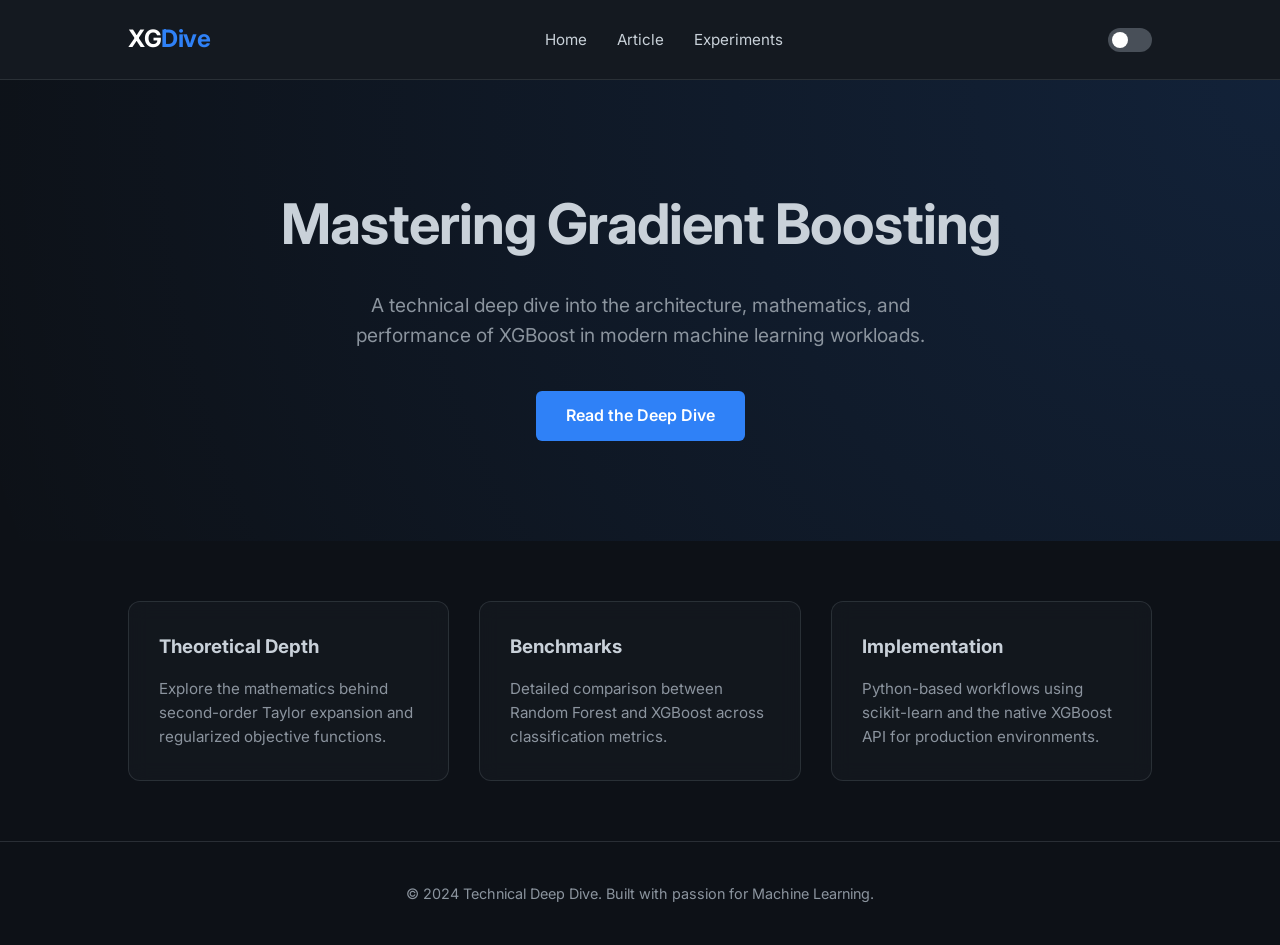
==== xgboost-deep-dive/index.html @ a7a5dd87 "clean up repository aand add .gitignore" ====
<!DOCTYPE html>
<html lang="en">

<head>
    <meta charset="UTF-8">
    <meta name="viewport" content="width=device-width, initial-scale=1.0">
    <title>XGBoost Deep Dive | Modern ML Technical Assignment</title>
    <link rel="stylesheet" href="assets/css/style.css">
    <link rel="preconnect" href="https://fonts.googleapis.com">
    <link rel="preconnect" href="https://fonts.gstatic.com" crossorigin>
    <link href="https://fonts.googleapis.com/css2?family=Inter:wght@400;600;700&display=swap" rel="stylesheet">
</head>

<body>
    <header>
        <a href="index.html" class="logo">XG<span>Dive</span></a>
        <nav>
            <ul>
                <li><a href="index.html">Home</a></li>
                <li><a href="article.html">Article</a></li>
                <li><a href="experiments.html">Experiments</a></li>
            </ul>
        </nav>
        <div class="theme-switch-wrapper">
            <label class="theme-switch" for="checkbox">
                <input type="checkbox" id="checkbox" />
                <div class="slider round"></div>
            </label>
        </div>
    </header>

    <section class="hero">
        <h1>Mastering Gradient Boosting</h1>
        <p>A technical deep dive into the architecture, mathematics, and performance of XGBoost in modern machine
            learning workloads.</p>
        <a href="article.html" class="btn">Read the Deep Dive</a>
    </section>

    <div class="container">
        <div class="grid">
            <div class="card">
                <h3>Theoretical Depth</h3>
                <p>Explore the mathematics behind second-order Taylor expansion and regularized objective functions.</p>
            </div>
            <div class="card">
                <h3>Benchmarks</h3>
                <p>Detailed comparison between Random Forest and XGBoost across classification metrics.</p>
            </div>
            <div class="card">
                <h3>Implementation</h3>
                <p>Python-based workflows using scikit-learn and the native XGBoost API for production environments.</p>
            </div>
        </div>
    </div>

    <footer>
        <p>&copy; 2024 Technical Deep Dive. Built with passion for Machine Learning.</p>
    </footer>

    <script src="assets/js/script.js"></script>
</body>

</html>
---- xgboost-deep-dive/assets/css/style.css ----
:root {
    /* Dark Mode (Default) */
    --bg-color: #0d1117;
    --card-bg: rgba(22, 27, 34, 0.7);
    --accent-color: #2f81f7;
    --text-color: #c9d1d9;
    --text-muted: #8b949e;
    --border-color: rgba(48, 54, 61, 0.8);
    --glass-blur: blur(10px);
    --header-bg: rgba(22, 27, 34, 0.9);
}

body.light-mode {
    --bg-color: #f8f9fa;
    --card-bg: rgba(255, 255, 255, 0.8);
    --accent-color: #0969da;
    --text-color: #1f2328;
    --text-muted: #656d76;
    --border-color: #d0d7de;
    --header-bg: rgba(255, 255, 255, 0.9);
}

* {
    margin: 0;
    padding: 0;
    box-sizing: border-box;
    font-family: 'Inter', -apple-system, BlinkMacSystemFont, "Segoe UI", Roboto, sans-serif;
}

body {
    background-color: var(--bg-color);
    color: var(--text-color);
    line-height: 1.6;
    overflow-x: hidden;
}

header {
    height: 80px;
    display: flex;
    justify-content: space-between;
    align-items: center;
    padding: 0 10%;
    background: var(--header-bg);
    backdrop-filter: var(--glass-blur);
    border-bottom: 1px solid var(--border-color);
    position: sticky;
    top: 0;
    z-index: 1000;
}

.logo {
    font-size: 1.5rem;
    font-weight: 700;
    color: #fff;
    text-decoration: none;
    letter-spacing: -0.5px;
}

.logo span {
    color: var(--accent-color);
}

nav ul {
    display: flex;
    list-style: none;
}

nav ul li {
    margin-left: 30px;
}

nav ul li a {
    text-decoration: none;
    color: var(--text-color);
    font-size: 0.95rem;
    transition: color 0.3s;
}

nav ul li a:hover {
    color: var(--accent-color);
}

.hero {
    padding: 100px 10%;
    text-align: center;
    background: radial-gradient(circle at top right, rgba(47, 129, 247, 0.15), transparent);
}

.hero h1 {
    font-size: 3.5rem;
    margin-bottom: 20px;
    letter-spacing: -1px;
}

.hero p {
    font-size: 1.2rem;
    color: var(--text-muted);
    max-width: 600px;
    margin: 0 auto 40px;
}

.btn {
    display: inline-block;
    padding: 12px 30px;
    background: var(--accent-color);
    color: white;
    border-radius: 6px;
    text-decoration: none;
    font-weight: 600;
    transition: opacity 0.3s, transform 0.3s;
}

.btn:hover {
    opacity: 0.9;
    transform: translateY(-2px);
}

.container {
    padding: 60px 10%;
}

.grid {
    display: grid;
    grid-template-columns: repeat(auto-fit, minmax(300px, 1fr));
    gap: 30px;
}

.card {
    background: var(--card-bg);
    padding: 30px;
    border-radius: 12px;
    border: 1px solid var(--border-color);
    backdrop-filter: var(--glass-blur);
    transition: transform 0.3s, border-color 0.3s;
}

.card:hover {
    transform: translateY(-5px);
    border-color: var(--accent-color);
}

.card h3 {
    margin-bottom: 15px;
}

.card p {
    color: var(--text-muted);
    font-size: 0.95rem;
}

footer {
    padding: 40px 10%;
    text-align: center;
    border-top: 1px solid var(--border-color);
    color: var(--text-muted);
    font-size: 0.9rem;
}

/* Theme Toggle Switch */
.theme-switch-wrapper {
    display: flex;
    align-items: center;
    margin-left: 20px;
}

.theme-switch {
    display: inline-block;
    height: 24px;
    position: relative;
    width: 44px;
}

.theme-switch input {
    opacity: 0;
    width: 0;
    height: 0;
    position: absolute;
}

.slider {
    background-color: #484f58;
    bottom: 0;
    cursor: pointer;
    left: 0;
    position: absolute;
    right: 0;
    top: 0;
    transition: .4s;
    border-radius: 34px;
}

.slider:before {
    background-color: #fff;
    bottom: 4px;
    content: "";
    height: 16px;
    left: 4px;
    position: absolute;
    transition: .4s;
    width: 16px;
    border-radius: 50%;
}

input:checked+.slider {
    background-color: var(--accent-color);
}

input:checked+.slider:before {
    transform: translateX(20px);
}

.slider .icon {
    position: absolute;
    top: 4px;
    font-size: 12px;
}

.slider .sun {
    right: 6px;
}

.slider .moon {
    left: 6px;
}

/* Base Responsive */
@media (max-width: 768px) {
    .hero h1 {
        font-size: 2.5rem;
    }
}
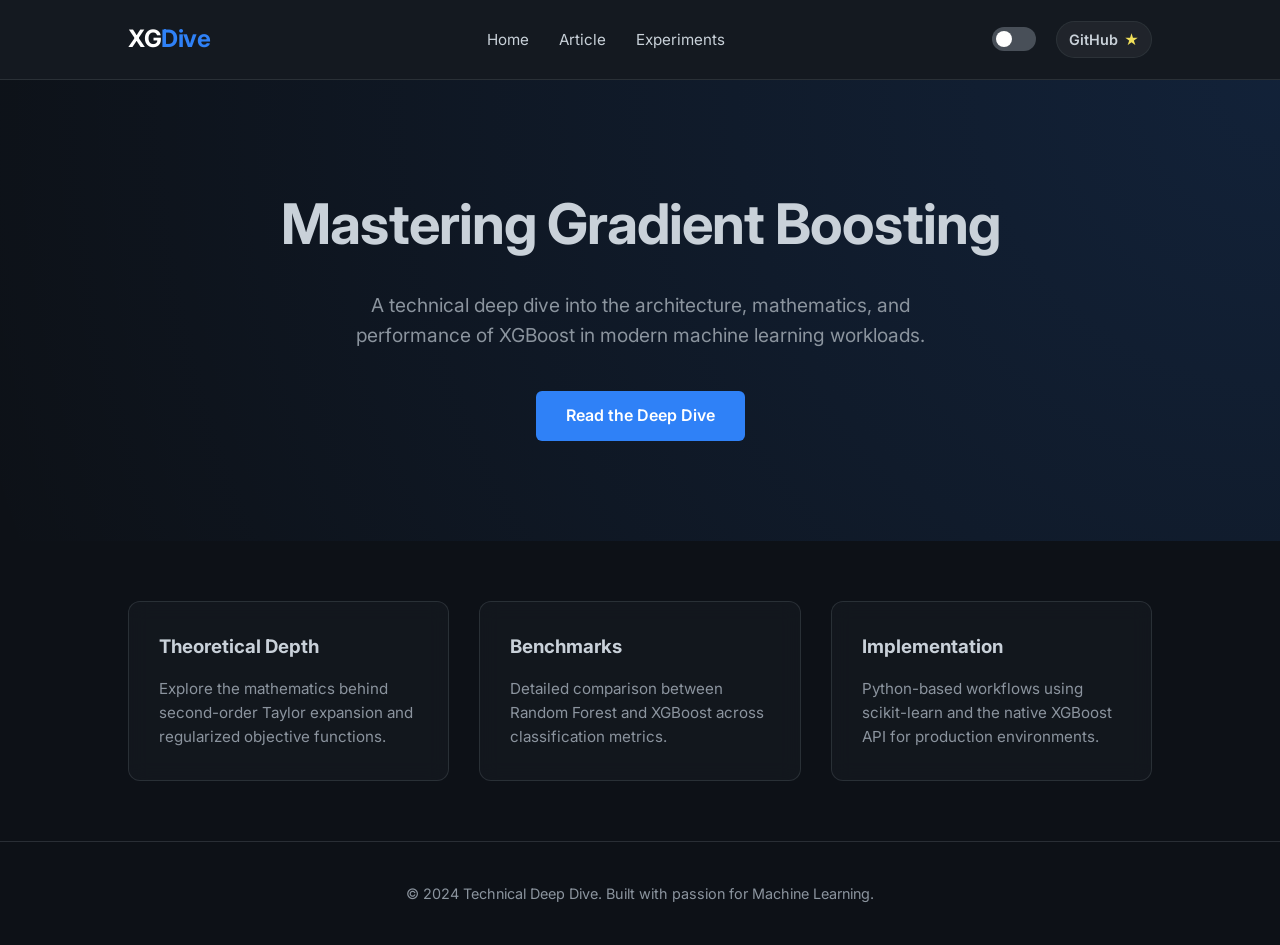
==== commit f543a6fd: "Add github link to header" ====
--- a/xgboost-deep-dive/index.html
+++ b/xgboost-deep-dive/index.html
@@ -26,6 +26,9 @@
                 <input type="checkbox" id="checkbox" />
                 <div class="slider round"></div>
             </label>
+            <a href="https://github.com/koushik192211914/ML--Algorithm" target="_blank" class="github-link">
+                GitHub <span>★</span>
+            </a>
         </div>
     </header>
 
--- a/xgboost-deep-dive/assets/css/style.css
+++ b/xgboost-deep-dive/assets/css/style.css
@@ -163,6 +163,36 @@
     margin-left: 20px;
 }
 
+.github-link {
+    display: flex;
+    align-items: center;
+    text-decoration: none;
+    color: var(--text-color);
+    background: rgba(255, 255, 255, 0.05);
+    padding: 6px 12px;
+    border-radius: 20px;
+    font-size: 0.9rem;
+    font-weight: 600;
+    margin-left: 20px;
+    border: 1px solid var(--border-color);
+    transition: background 0.3s, transform 0.3s;
+}
+
+.github-link:hover {
+    background: rgba(255, 255, 255, 0.1);
+    transform: translateY(-1px);
+}
+
+.github-link span {
+    margin-left: 6px;
+    color: #f1e05a;
+    /* Star color */
+}
+
+body.light-mode .github-link {
+    background: #f1f2f3;
+}
+
 .theme-switch {
     display: inline-block;
     height: 24px;
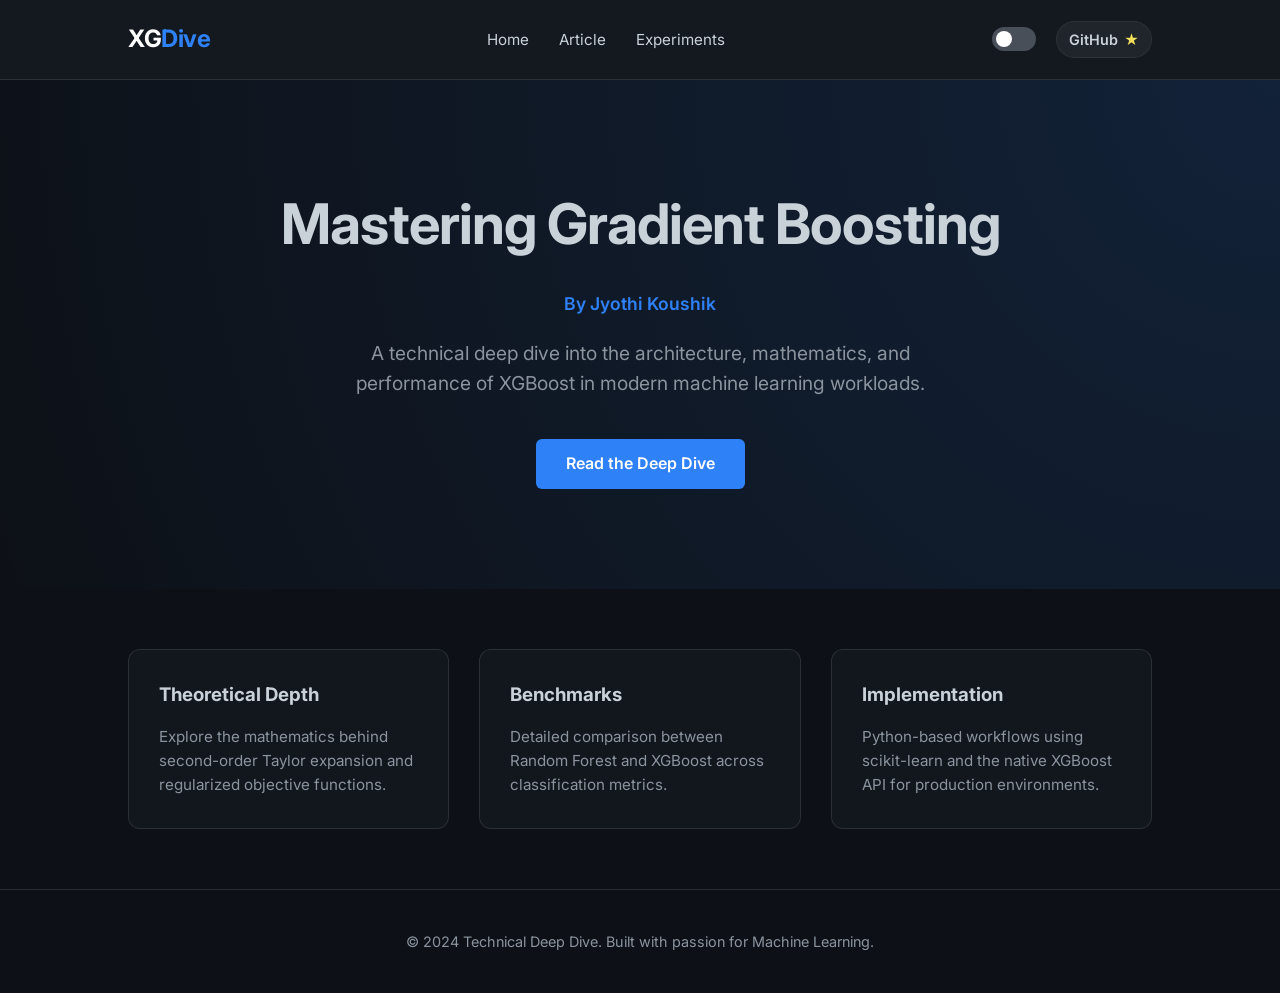
==== commit 7bd4f216: "final way for future development" ====
--- a/xgboost-deep-dive/index.html
+++ b/xgboost-deep-dive/index.html
@@ -34,6 +34,8 @@
 
     <section class="hero">
         <h1>Mastering Gradient Boosting</h1>
+        <p style="color: var(--accent-color); font-weight: 600; font-size: 1.1rem; margin-bottom: 20px;">By Jyothi
+            Koushik</p>
         <p>A technical deep dive into the architecture, mathematics, and performance of XGBoost in modern machine
             learning workloads.</p>
         <a href="article.html" class="btn">Read the Deep Dive</a>
--- a/xgboost-deep-dive/assets/css/style.css
+++ b/xgboost-deep-dive/assets/css/style.css
@@ -80,6 +80,24 @@
     color: var(--accent-color);
 }
 
+.meta-info {
+    font-size: 0.85rem;
+    color: var(--text-muted);
+    margin-bottom: 20px;
+    display: flex;
+    gap: 15px;
+}
+
+.meta-info span {
+    display: flex;
+    align-items: center;
+}
+
+.meta-info b {
+    color: #fff;
+    margin-right: 5px;
+}
+
 .hero {
     padding: 100px 10%;
     text-align: center;
@@ -191,6 +209,72 @@
 
 body.light-mode .github-link {
     background: #f1f2f3;
+}
+
+/* Sidebar Navigation */
+.article-layout {
+    display: flex;
+    max-width: 1200px;
+    margin: 40px auto;
+    gap: 40px;
+    padding: 0 20px;
+}
+
+.sidebar-toc {
+    flex: 0 0 250px;
+    position: sticky;
+    top: 120px;
+    height: fit-content;
+}
+
+.sidebar-toc h4 {
+    font-size: 0.8rem;
+    color: var(--text-muted);
+    text-transform: uppercase;
+    letter-spacing: 1px;
+    margin-bottom: 15px;
+}
+
+.sidebar-toc ul {
+    list-style: none;
+    border-left: 2px solid var(--border-color);
+    padding-left: 15px;
+}
+
+.sidebar-toc li {
+    margin-bottom: 10px;
+}
+
+.sidebar-toc a {
+    text-decoration: none;
+    color: var(--text-muted);
+    font-size: 0.9rem;
+    transition: color 0.3s;
+}
+
+.sidebar-toc a:hover {
+    color: var(--accent-color);
+}
+
+.tldr {
+    background: rgba(47, 129, 247, 0.1);
+    border-radius: 12px;
+    padding: 25px;
+    margin-bottom: 40px;
+    border: 1px solid var(--accent-color);
+}
+
+.tldr h3 {
+    margin-top: 0;
+    color: var(--accent-color);
+    font-size: 1.1rem;
+    margin-bottom: 10px;
+}
+
+.tldr p {
+    margin-bottom: 0;
+    font-style: italic;
+    color: #fff;
 }
 
 .theme-switch {
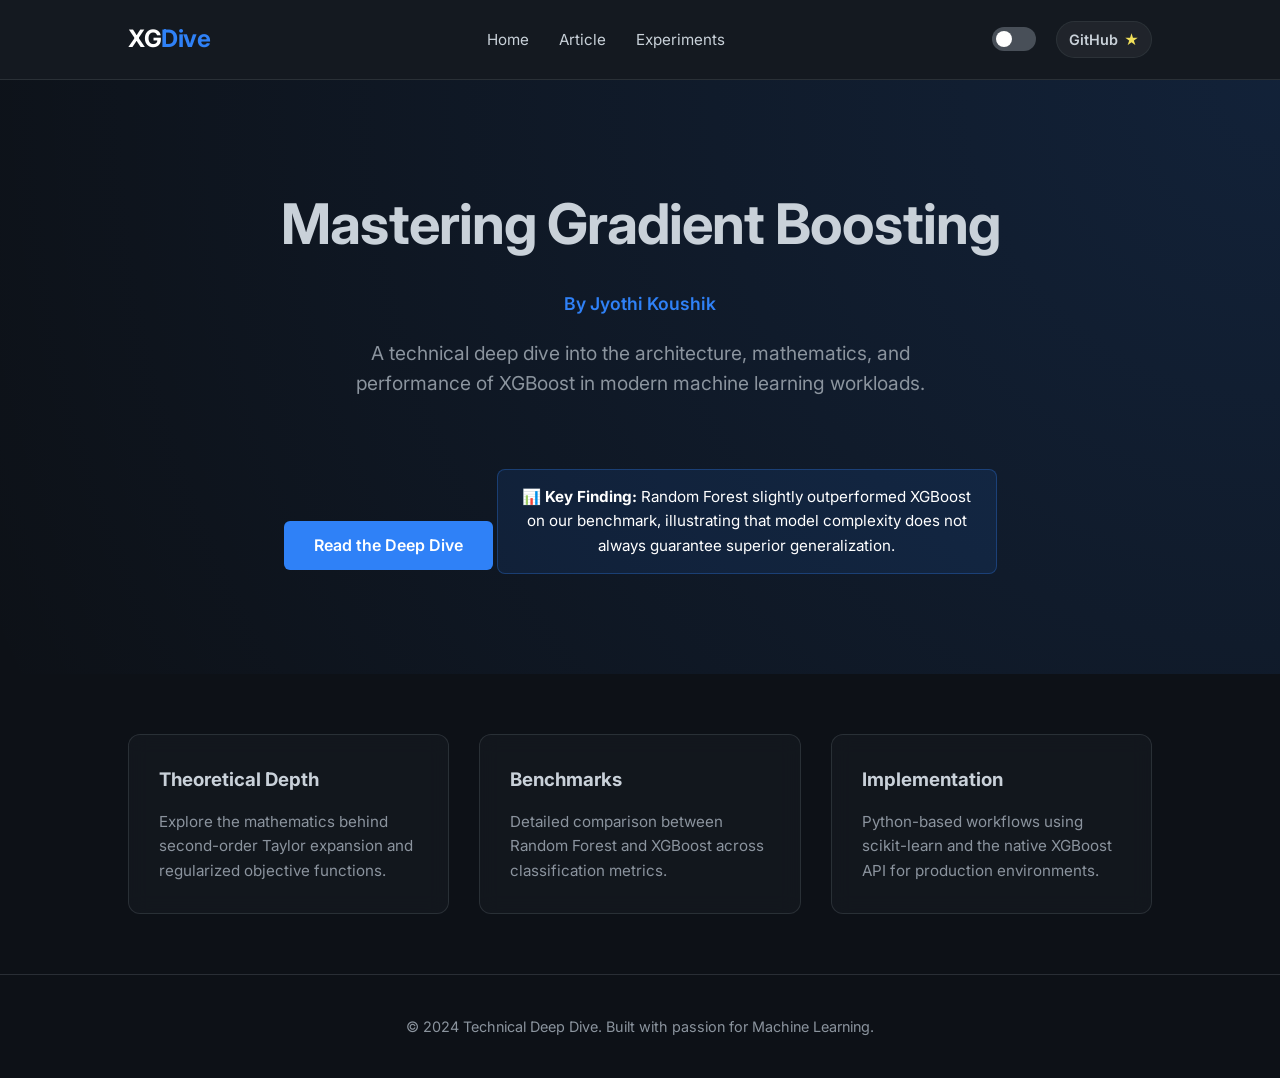
==== commit 0cd954df: "Improved content with insights and safe UI enhancements" ====
--- a/xgboost-deep-dive/index.html
+++ b/xgboost-deep-dive/index.html
@@ -39,6 +39,14 @@
         <p>A technical deep dive into the architecture, mathematics, and performance of XGBoost in modern machine
             learning workloads.</p>
         <a href="article.html" class="btn">Read the Deep Dive</a>
+
+        <div
+            style="margin-top: 30px; padding: 15px; background: rgba(47, 129, 247, 0.1); border-radius: 8px; border: 1px solid rgba(47, 129, 247, 0.3); display: inline-block; max-width: 500px;">
+            <p style="margin: 0; font-size: 0.95rem; color: #fff;">
+                📊 <strong>Key Finding:</strong> Random Forest slightly outperformed XGBoost on our benchmark,
+                illustrating that model complexity does not always guarantee superior generalization.
+            </p>
+        </div>
     </section>
 
     <div class="container">
--- a/xgboost-deep-dive/assets/css/style.css
+++ b/xgboost-deep-dive/assets/css/style.css
@@ -27,6 +27,10 @@
     font-family: 'Inter', -apple-system, BlinkMacSystemFont, "Segoe UI", Roboto, sans-serif;
 }
 
+html {
+    scroll-behavior: smooth;
+}
+
 body {
     background-color: var(--bg-color);
     color: var(--text-color);
@@ -46,6 +50,25 @@
     position: sticky;
     top: 0;
     z-index: 1000;
+}
+
+/* Scroll Progress Bar */
+.progress-container {
+    position: fixed;
+    top: 80px;
+    left: 0;
+    width: 100%;
+    height: 4px;
+    background: transparent;
+    z-index: 1001;
+}
+
+.progress-bar {
+    height: 100%;
+    background: var(--accent-color);
+    width: 0%;
+    transition: width 0.1s ease-out;
+    box-shadow: 0 0 10px var(--accent-color);
 }
 
 .logo {
@@ -256,6 +279,24 @@
     color: var(--accent-color);
 }
 
+.sidebar-toc a.active {
+    color: var(--accent-color);
+    font-weight: 600;
+    position: relative;
+}
+
+.sidebar-toc a.active::before {
+    content: '';
+    position: absolute;
+    left: -17px;
+    top: 50%;
+    transform: translateY(-50%);
+    width: 4px;
+    height: 15px;
+    background: var(--accent-color);
+    border-radius: 2px;
+}
+
 .tldr {
     background: rgba(47, 129, 247, 0.1);
     border-radius: 12px;
@@ -277,6 +318,41 @@
     color: #fff;
 }
 
+/* Key Insight Box */
+.key-insight {
+    background: rgba(47, 129, 247, 0.05);
+    border: 1px solid var(--accent-color);
+    border-radius: 12px;
+    padding: 25px;
+    margin: 40px 0;
+    position: relative;
+    overflow: hidden;
+    box-shadow: 0 0 20px rgba(47, 129, 247, 0.1);
+}
+
+.key-insight::after {
+    content: '🔍';
+    position: absolute;
+    right: 20px;
+    top: 20px;
+    font-size: 1.5rem;
+    opacity: 0.5;
+}
+
+.key-insight h4 {
+    color: var(--accent-color);
+    margin-bottom: 10px;
+    display: flex;
+    align-items: center;
+    gap: 10px;
+}
+
+.key-insight p {
+    color: var(--text-color);
+    margin: 0;
+    font-weight: 500;
+}
+
 .theme-switch {
     display: inline-block;
     height: 24px;
@@ -342,4 +418,22 @@
     .hero h1 {
         font-size: 2.5rem;
     }
+}
+
+/* Scroll Fade-in Animation - Progressive Enhancement */
+.reveal {
+    opacity: 1;
+    /* Visible by default */
+    transform: none;
+    transition: opacity 0.6s ease-out, transform 0.6s ease-out;
+}
+
+body.js-ready .reveal:not(.visible) {
+    opacity: 0;
+    transform: translateY(20px);
+}
+
+body.js-ready .reveal.visible {
+    opacity: 1;
+    transform: translateY(0);
 }
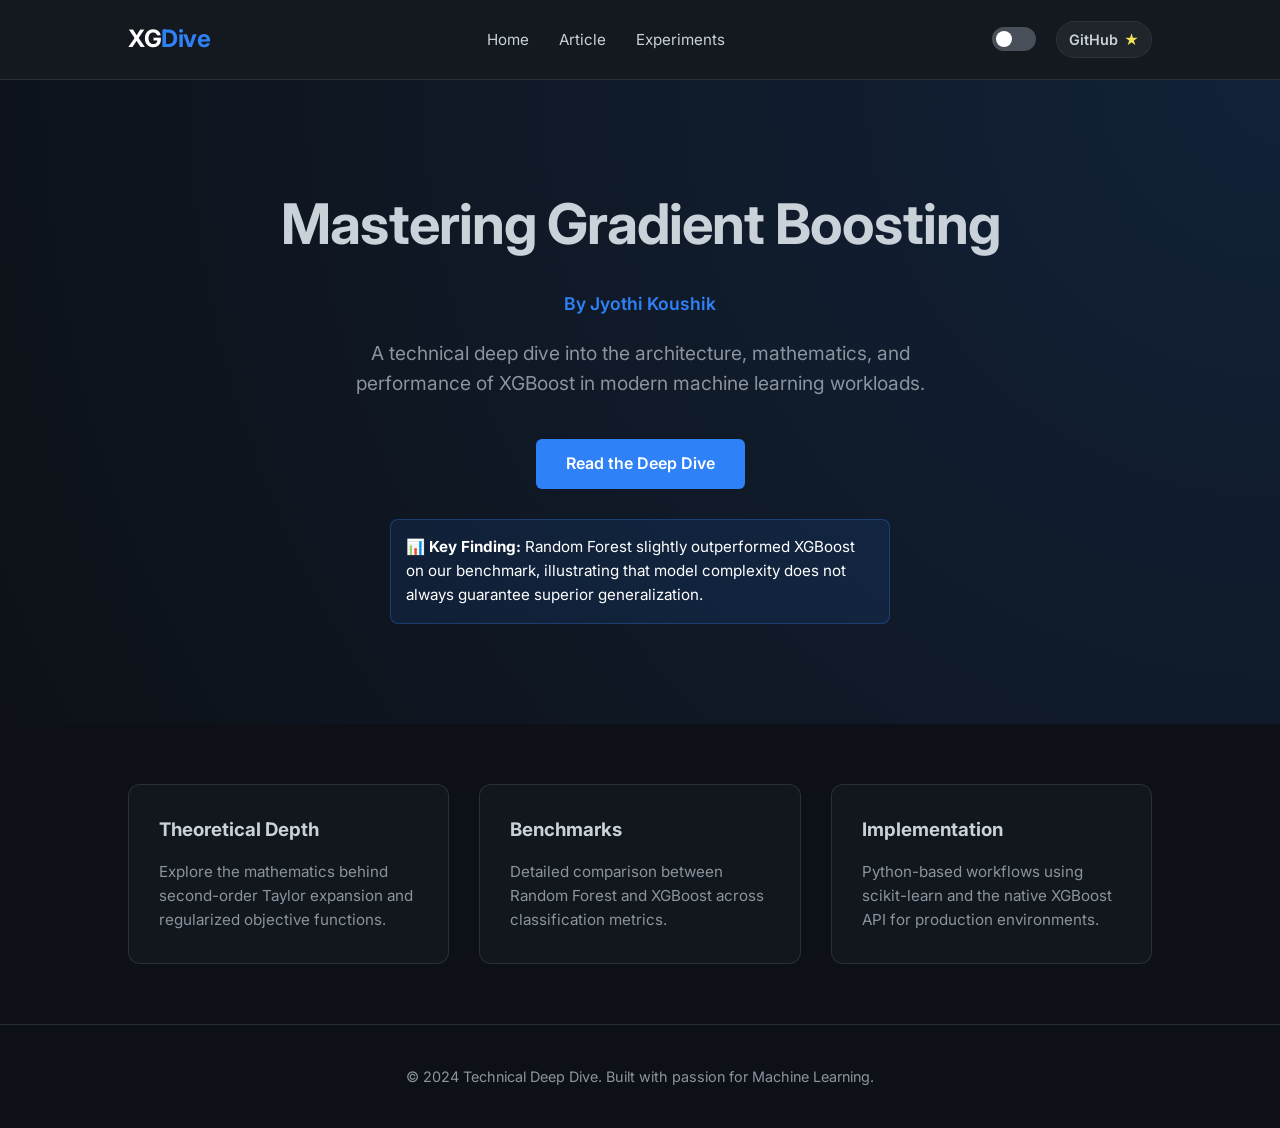
==== commit 2b6e56bf: "Fix homepage hero alignment (stacked layout)" ====
--- a/xgboost-deep-dive/index.html
+++ b/xgboost-deep-dive/index.html
@@ -41,7 +41,7 @@
         <a href="article.html" class="btn">Read the Deep Dive</a>
 
         <div
-            style="margin-top: 30px; padding: 15px; background: rgba(47, 129, 247, 0.1); border-radius: 8px; border: 1px solid rgba(47, 129, 247, 0.3); display: inline-block; max-width: 500px;">
+            style="margin: 30px auto 0; padding: 15px; background: rgba(47, 129, 247, 0.1); border-radius: 8px; border: 1px solid rgba(47, 129, 247, 0.3); display: block; max-width: 500px; text-align: left;">
             <p style="margin: 0; font-size: 0.95rem; color: #fff;">
                 📊 <strong>Key Finding:</strong> Random Forest slightly outperformed XGBoost on our benchmark,
                 illustrating that model complexity does not always guarantee superior generalization.
